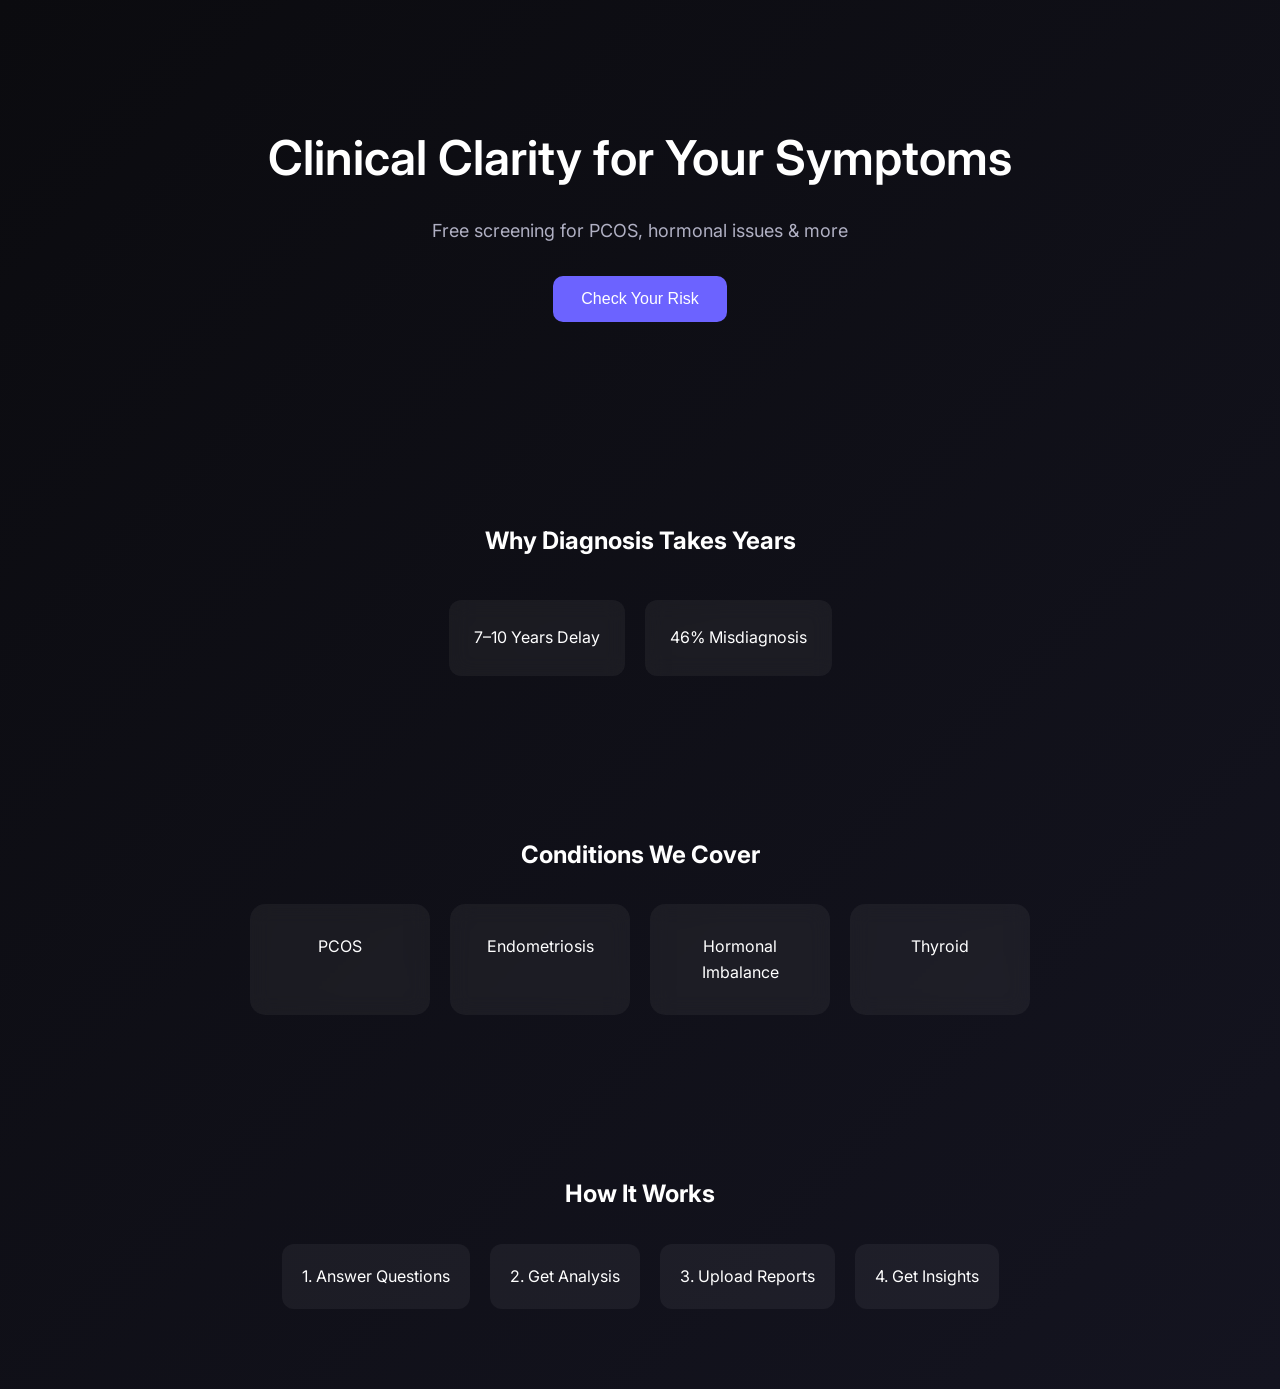
==== index.html @ 409dbce8 "first question page symptom selection page till now..." ====
<!DOCTYPE html>
<html lang="en">
<head>
    <meta charset="UTF-8">
    <meta name="viewport" content="width=device-width, initial-scale=1.0">
    <title>Florya Clone</title>

    <!-- Google Font -->
    <link href="https://fonts.googleapis.com/css2?family=Inter:wght@300;400;600&display=swap" rel="stylesheet">

    <!-- CSS -->
    <link rel="stylesheet" href="style.css">
</head>

<body>

    <!-- HERO SECTION -->
    <section class="hero">
        <div class="container">
            <h1>Clinical Clarity for Your Symptoms</h1>
            <p>Free screening for PCOS, hormonal issues & more</p>
            <button id="startBtn">Check Your Risk</button>
        </div>
    </section>

    <!-- PROBLEM SECTION -->
    <section class="problem">
        <div class="container">
            <h2>Why Diagnosis Takes Years</h2>
            <div class="stats">
                <div class="box">7–10 Years Delay</div>
                <div class="box">46% Misdiagnosis</div>
            </div>
        </div>
    </section>

    <!-- FEATURES -->
    <section class="features">
        <div class="container">
            <h2>Conditions We Cover</h2>
            <div class="cards">
                <div class="card">PCOS</div>
                <div class="card">Endometriosis</div>
                <div class="card">Hormonal Imbalance</div>
                <div class="card">Thyroid</div>
            </div>
        </div>
    </section>

    <!-- STEPS -->
    <section class="steps">
        <div class="container">
            <h2>How It Works</h2>
            <div class="step-box">
                <div class="step">1. Answer Questions</div>
                <div class="step">2. Get Analysis</div>
                <div class="step">3. Upload Reports</div>
                <div class="step">4. Get Insights</div>
            </div>
        </div>
    </section>

    <!-- JS -->
    <script src="script.js"></script>

</body>
</html>
---- style.css ----
/* RESET */
* {
  margin: 0;
  padding: 0;
  box-sizing: border-box;
}

/* BODY */
body {
  font-family: 'Inter', sans-serif;
  background: linear-gradient(135deg, #0b0b0f, #141420);
  color: white;
  line-height: 1.6;
}

/* CONTAINER */
.container {
  width: 85%;
  margin: auto;
  max-width: 1100px;
}

/* HERO */
.hero {
  text-align: center;
  padding: 120px 20px;
}

.hero h1 {
  font-size: 48px;
  font-weight: 600;
  margin-bottom: 20px;
}

.hero p {
  font-size: 18px;
  color: #b0b0c3;
  margin-bottom: 30px;
}

button {
  padding: 14px 28px;
  border: none;
  background: #6c63ff;
  color: white;
  font-size: 16px;
  border-radius: 10px;
  cursor: pointer;
  transition: 0.3s;
}

button:hover {
  background: #574bdb;
  transform: scale(1.05);
}

/* PROBLEM SECTION */
.problem {
  padding: 80px 20px;
  text-align: center;
}

.problem h2 {
  margin-bottom: 40px;
}

.stats {
  display: flex;
  justify-content: center;
  gap: 20px;
}

.box {
  background: rgba(255, 255, 255, 0.05);
  padding: 25px;
  border-radius: 12px;
  backdrop-filter: blur(10px);
}

/* FEATURES */
.features {
  padding: 80px 20px;
  text-align: center;
}

.cards {
  display: flex;
  gap: 20px;
  justify-content: center;
  margin-top: 30px;
}

.card {
  padding: 30px;
  width: 180px;
  border-radius: 15px;
  background: rgba(255,255,255,0.05);
  backdrop-filter: blur(10px);
  transition: 0.3s;
}

.card:hover {
  transform: translateY(-10px);
  background: rgba(255,255,255,0.1);
}

/* STEPS */
.steps {
  padding: 80px 20px;
  text-align: center;
}

.step-box {
  display: flex;
  gap: 20px;
  justify-content: center;
  margin-top: 30px;
}

.step {
  padding: 20px;
  border-radius: 12px;
  background: rgba(255,255,255,0.05);
}

/* AUTH PAGE */
.auth-container {
  height: 100vh;
  display: flex;
  justify-content: center;
  align-items: center;
}

.auth-box {
  width: 320px;
  padding: 30px;
  border-radius: 15px;
  background: rgba(255,255,255,0.05);
  backdrop-filter: blur(10px);
  text-align: center;
}

.auth-box h2 {
  margin-bottom: 20px;
}

.auth-box input {
  width: 100%;
  padding: 12px;
  margin: 10px 0;
  border-radius: 8px;
  border: none;
  outline: none;
}

.auth-box span {
  color: #6c63ff;
  cursor: pointer;
}

/* NAVBAR */
.navbar {
  display: flex;
  justify-content: space-between;
  padding: 20px 40px;
}

.logo {
  color: #ff6b4a;
}

.logout {
  padding: 8px 16px;
  border-radius: 10px;
  border: none;
  cursor: pointer;
}

/* MAIN CARD */
.main-card {
  width: 500px;
  margin: 40px auto;
  padding: 30px;
  border-radius: 20px;
  background: rgba(255,255,255,0.05);
  backdrop-filter: blur(10px);
}

.main-card h2 {
  margin-bottom: 20px;
}

.main-card input {
  width: 100%;
  padding: 12px;
  margin: 10px 0 20px;
  border-radius: 10px;
  border: none;
}

.row {
  display: flex;
  gap: 15px;
}

/* INFO BOX */
.info-box {
  background: rgba(255,255,255,0.08);
  padding: 15px;
  border-radius: 10px;
  font-size: 14px;
}

/* BOTTOM BAR */
.bottom-bar {
  position: fixed;
  bottom: 0;
  width: 100%;
  padding: 20px;
  display: flex;
  justify-content: center;
  gap: 20px;
}

.next-btn {
  background: #ff8c73;
  padding: 14px 40px;
  border-radius: 12px;
  border: none;
}

.back-btn {
  padding: 14px 20px;
  border-radius: 12px;
  border: none;
}

/* PROGRESS BAR */
.progress-container {
  width: 80%;
  margin: 20px auto;
}

.progress-bar {
  height: 8px;
  background: #ddd;
  border-radius: 10px;
  margin-top: 10px;
}

.progress-fill {
  height: 100%;
  background: #ff8c73;
  border-radius: 10px;
}

/* OPTIONS */
.options {
  margin-top: 20px;
}

.option {
  padding: 15px;
  margin: 10px 0;
  border-radius: 12px;
  background: rgba(255,255,255,0.05);
  cursor: pointer;
  transition: 0.3s;
}

.option:hover {
  background: rgba(255,255,255,0.1);
}

.option.selected {
  background: #ff8c73;
  color: white;
}
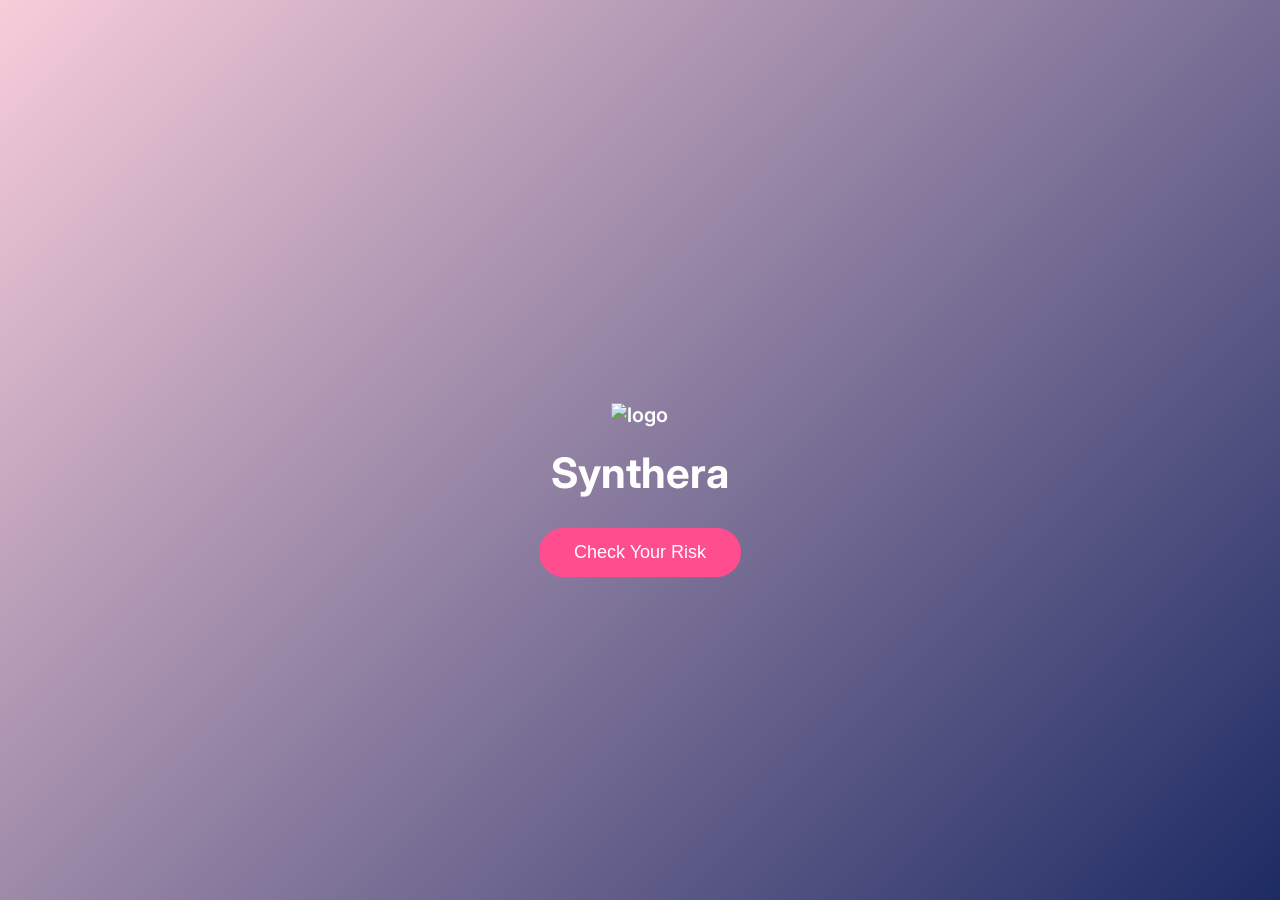
==== commit f8829145: "Initial commit for Synthera project" ====
--- a/index.html
+++ b/index.html
@@ -3,10 +3,10 @@
 <head>
     <meta charset="UTF-8">
     <meta name="viewport" content="width=device-width, initial-scale=1.0">
-    <title>Florya Clone</title>
+    <title>Synthera</title>
 
-    <!-- Google Font -->
-    <link href="https://fonts.googleapis.com/css2?family=Inter:wght@300;400;600&display=swap" rel="stylesheet">
+    <!-- Font -->
+    <link href="https://fonts.googleapis.com/css2?family=Inter:wght@400;600&display=swap" rel="stylesheet">
 
     <!-- CSS -->
     <link rel="stylesheet" href="style.css">
@@ -14,51 +14,18 @@
 
 <body>
 
-    <!-- HERO SECTION -->
-    <section class="hero">
-        <div class="container">
-            <h1>Clinical Clarity for Your Symptoms</h1>
-            <p>Free screening for PCOS, hormonal issues & more</p>
-            <button id="startBtn">Check Your Risk</button>
-        </div>
-    </section>
+    <div class="landing">
 
-    <!-- PROBLEM SECTION -->
-    <section class="problem">
-        <div class="container">
-            <h2>Why Diagnosis Takes Years</h2>
-            <div class="stats">
-                <div class="box">7–10 Years Delay</div>
-                <div class="box">46% Misdiagnosis</div>
-            </div>
-        </div>
-    </section>
+        <!-- Logo -->
+        <img src="logo.png" class="logo" alt="logo">
 
-    <!-- FEATURES -->
-    <section class="features">
-        <div class="container">
-            <h2>Conditions We Cover</h2>
-            <div class="cards">
-                <div class="card">PCOS</div>
-                <div class="card">Endometriosis</div>
-                <div class="card">Hormonal Imbalance</div>
-                <div class="card">Thyroid</div>
-            </div>
-        </div>
-    </section>
+        <!-- App Name -->
+        <h1>Synthera</h1>
 
-    <!-- STEPS -->
-    <section class="steps">
-        <div class="container">
-            <h2>How It Works</h2>
-            <div class="step-box">
-                <div class="step">1. Answer Questions</div>
-                <div class="step">2. Get Analysis</div>
-                <div class="step">3. Upload Reports</div>
-                <div class="step">4. Get Insights</div>
-            </div>
-        </div>
-    </section>
+        <!-- Button -->
+        <button id="startBtn">Check Your Risk</button>
+
+    </div>
 
     <!-- JS -->
     <script src="script.js"></script>
--- a/style.css
+++ b/style.css
@@ -1,278 +1,240 @@
+* {
+    margin: 0;
+    padding: 0;
+    box-sizing: border-box;
+}
+
+body {
+    height: 100vh;
+    display: flex;
+    justify-content: center;
+    align-items: center;
+    font-family: 'Inter', sans-serif;
+    background: linear-gradient(135deg, #f8cdda, #1d2b64);
+}
+
+/* Container */
+.landing {
+    text-align: center;
+    color: white;
+}
+
+/* Logo */
+.logo {
+    width: 100px;
+    margin-bottom: 20px;
+}
+
+/* App Name */
+h1 {
+    font-size: 42px;
+    margin-bottom: 30px;
+}
+
+/* Button */
+#startBtn {
+    padding: 14px 35px;
+    font-size: 18px;
+    background: #ff4d8d;
+    border: none;
+    border-radius: 30px;
+    color: white;
+    cursor: pointer;
+    transition: 0.3s;
+}
+
+#startBtn:hover {
+    transform: scale(1.08);
+    box-shadow: 0 8px 20px rgba(0,0,0,0.3);
+}
+
+/* AUTH PAGE */
+
+.auth-container {
+    background: white;
+    padding: 35px;
+    width: 320px;
+    margin: auto;
+    margin-top: 120px;
+    border-radius: 15px;
+    text-align: center;
+    box-shadow: 0px 10px 30px rgba(0,0,0,0.2);
+}
+
+.auth-container h2 {
+    margin-bottom: 20px;
+    color: #333;
+}
+
+.auth-container input {
+    width: 100%;
+    padding: 12px;
+    margin: 10px 0;
+    border-radius: 8px;
+    border: 1px solid #ccc;
+    font-size: 14px;
+}
+
+/* Button */
+#authBtn {
+    width: 100%;
+    padding: 12px;
+    margin-top: 15px;
+    background: #ff4d8d;
+    border: none;
+    border-radius: 8px;
+    color: white;
+    font-size: 16px;
+    cursor: pointer;
+    transition: 0.3s;
+}
+
+#authBtn:hover {
+    transform: scale(1.05);
+}
+
+/* Toggle */
+#toggleText {
+    margin-top: 15px;
+    font-size: 14px;
+}
+
+#toggleBtn {
+    color: #ff4d8d;
+    cursor: pointer;
+    font-weight: 600;
+}
+
+
 /* RESET */
 * {
-  margin: 0;
-  padding: 0;
-  box-sizing: border-box;
+    margin: 0;
+    padding: 0;
+    box-sizing: border-box;
 }
 
 /* BODY */
 body {
-  font-family: 'Inter', sans-serif;
-  background: linear-gradient(135deg, #0b0b0f, #141420);
-  color: white;
-  line-height: 1.6;
-}
-
-/* CONTAINER */
-.container {
-  width: 85%;
-  margin: auto;
-  max-width: 1100px;
-}
-
-/* HERO */
-.hero {
-  text-align: center;
-  padding: 120px 20px;
-}
-
-.hero h1 {
-  font-size: 48px;
-  font-weight: 600;
-  margin-bottom: 20px;
-}
-
-.hero p {
-  font-size: 18px;
-  color: #b0b0c3;
-  margin-bottom: 30px;
-}
-
-button {
-  padding: 14px 28px;
-  border: none;
-  background: #6c63ff;
-  color: white;
-  font-size: 16px;
-  border-radius: 10px;
-  cursor: pointer;
-  transition: 0.3s;
-}
-
-button:hover {
-  background: #574bdb;
-  transform: scale(1.05);
-}
-
-/* PROBLEM SECTION */
-.problem {
-  padding: 80px 20px;
-  text-align: center;
-}
-
-.problem h2 {
-  margin-bottom: 40px;
-}
-
-.stats {
-  display: flex;
-  justify-content: center;
-  gap: 20px;
-}
-
-.box {
-  background: rgba(255, 255, 255, 0.05);
-  padding: 25px;
-  border-radius: 12px;
-  backdrop-filter: blur(10px);
-}
-
-/* FEATURES */
-.features {
-  padding: 80px 20px;
-  text-align: center;
-}
-
-.cards {
-  display: flex;
-  gap: 20px;
-  justify-content: center;
-  margin-top: 30px;
-}
-
-.card {
-  padding: 30px;
-  width: 180px;
-  border-radius: 15px;
-  background: rgba(255,255,255,0.05);
-  backdrop-filter: blur(10px);
-  transition: 0.3s;
-}
-
-.card:hover {
-  transform: translateY(-10px);
-  background: rgba(255,255,255,0.1);
-}
-
-/* STEPS */
-.steps {
-  padding: 80px 20px;
-  text-align: center;
-}
-
-.step-box {
-  display: flex;
-  gap: 20px;
-  justify-content: center;
-  margin-top: 30px;
-}
-
-.step {
-  padding: 20px;
-  border-radius: 12px;
-  background: rgba(255,255,255,0.05);
-}
-
-/* AUTH PAGE */
-.auth-container {
-  height: 100vh;
-  display: flex;
-  justify-content: center;
-  align-items: center;
-}
-
-.auth-box {
-  width: 320px;
-  padding: 30px;
-  border-radius: 15px;
-  background: rgba(255,255,255,0.05);
-  backdrop-filter: blur(10px);
-  text-align: center;
-}
-
-.auth-box h2 {
-  margin-bottom: 20px;
-}
-
-.auth-box input {
-  width: 100%;
-  padding: 12px;
-  margin: 10px 0;
-  border-radius: 8px;
-  border: none;
-  outline: none;
-}
-
-.auth-box span {
-  color: #6c63ff;
-  cursor: pointer;
-}
-
-/* NAVBAR */
+    font-family: 'Inter', sans-serif;
+    background: linear-gradient(135deg, #f8cdda, #1d2b64);
+    min-height: 100vh;
+    padding-top: 80px; /* navbar space */
+}
+
+
+/* ================= NAVBAR ================= */
 .navbar {
-  display: flex;
-  justify-content: space-between;
-  padding: 20px 40px;
+    width: 100%;
+    position: fixed;
+    top: 0;
+    left: 0;
+
+    display: flex;
+    justify-content: space-between;
+    align-items: center;
+
+    padding: 15px 40px;
+    background: #1d2b64;
+    color: white;
+    z-index: 1000;
 }
 
 .logo {
-  color: #ff6b4a;
+    font-size: 20px;
+    font-weight: 600;
 }
 
 .logout {
-  padding: 8px 16px;
-  border-radius: 10px;
-  border: none;
-  cursor: pointer;
-}
-
-/* MAIN CARD */
+    background: none;
+    border: none;
+    color: #ffb3c6;
+    font-size: 14px;
+    cursor: pointer;
+}
+
+
+/* ================= MAIN CARD ================= */
 .main-card {
-  width: 500px;
-  margin: 40px auto;
-  padding: 30px;
-  border-radius: 20px;
-  background: rgba(255,255,255,0.05);
-  backdrop-filter: blur(10px);
+    background: white;
+    width: 400px;
+    margin: 60px auto;
+    padding: 30px;
+    border-radius: 15px;
+
+    box-shadow: 0px 10px 30px rgba(0,0,0,0.2);
 }
 
 .main-card h2 {
-  margin-bottom: 20px;
+    margin-bottom: 5px;
+}
+
+.subtitle {
+    font-size: 14px;
+    color: #777;
+    margin-bottom: 20px;
+}
+
+
+/* ================= INPUTS ================= */
+.main-card label {
+    display: block;
+    font-size: 14px;
+    margin-top: 10px;
 }
 
 .main-card input {
-  width: 100%;
-  padding: 12px;
-  margin: 10px 0 20px;
-  border-radius: 10px;
-  border: none;
-}
-
+    width: 100%;
+    padding: 12px;
+    margin: 8px 0 15px 0;
+
+    border-radius: 8px;
+    border: 1px solid #ccc;
+    font-size: 14px;
+}
+
+
+/* ================= ROW (HEIGHT + WEIGHT) ================= */
 .row {
-  display: flex;
-  gap: 15px;
-}
-
-/* INFO BOX */
+    display: flex;
+    gap: 10px;
+}
+
+.input-box {
+    flex: 1;
+}
+
+
+/* ================= INFO BOX ================= */
 .info-box {
-  background: rgba(255,255,255,0.08);
-  padding: 15px;
-  border-radius: 10px;
-  font-size: 14px;
-}
-
-/* BOTTOM BAR */
+    background: #f3f0ff;
+    padding: 12px;
+    border-radius: 10px;
+    font-size: 13px;
+    color: #444;
+    margin-top: 10px;
+}
+
+
+/* ================= BUTTON ================= */
 .bottom-bar {
-  position: fixed;
-  bottom: 0;
-  width: 100%;
-  padding: 20px;
-  display: flex;
-  justify-content: center;
-  gap: 20px;
+    display: flex;
+    justify-content: center;
 }
 
 .next-btn {
-  background: #ff8c73;
-  padding: 14px 40px;
-  border-radius: 12px;
-  border: none;
-}
-
-.back-btn {
-  padding: 14px 20px;
-  border-radius: 12px;
-  border: none;
-}
-
-/* PROGRESS BAR */
-.progress-container {
-  width: 80%;
-  margin: 20px auto;
-}
-
-.progress-bar {
-  height: 8px;
-  background: #ddd;
-  border-radius: 10px;
-  margin-top: 10px;
-}
-
-.progress-fill {
-  height: 100%;
-  background: #ff8c73;
-  border-radius: 10px;
-}
-
-/* OPTIONS */
-.options {
-  margin-top: 20px;
-}
-
-.option {
-  padding: 15px;
-  margin: 10px 0;
-  border-radius: 12px;
-  background: rgba(255,255,255,0.05);
-  cursor: pointer;
-  transition: 0.3s;
-}
-
-.option:hover {
-  background: rgba(255,255,255,0.1);
-}
-
-.option.selected {
-  background: #ff8c73;
-  color: white;
+    padding: 12px 35px;
+    background: #ff4d8d;
+    color: white;
+
+    border: none;
+    border-radius: 25px;
+    font-size: 16px;
+
+    cursor: pointer;
+    transition: 0.3s;
+}
+
+.next-btn:hover {
+    transform: scale(1.05);
+    box-shadow: 0 8px 20px rgba(0,0,0,0.2);
 }
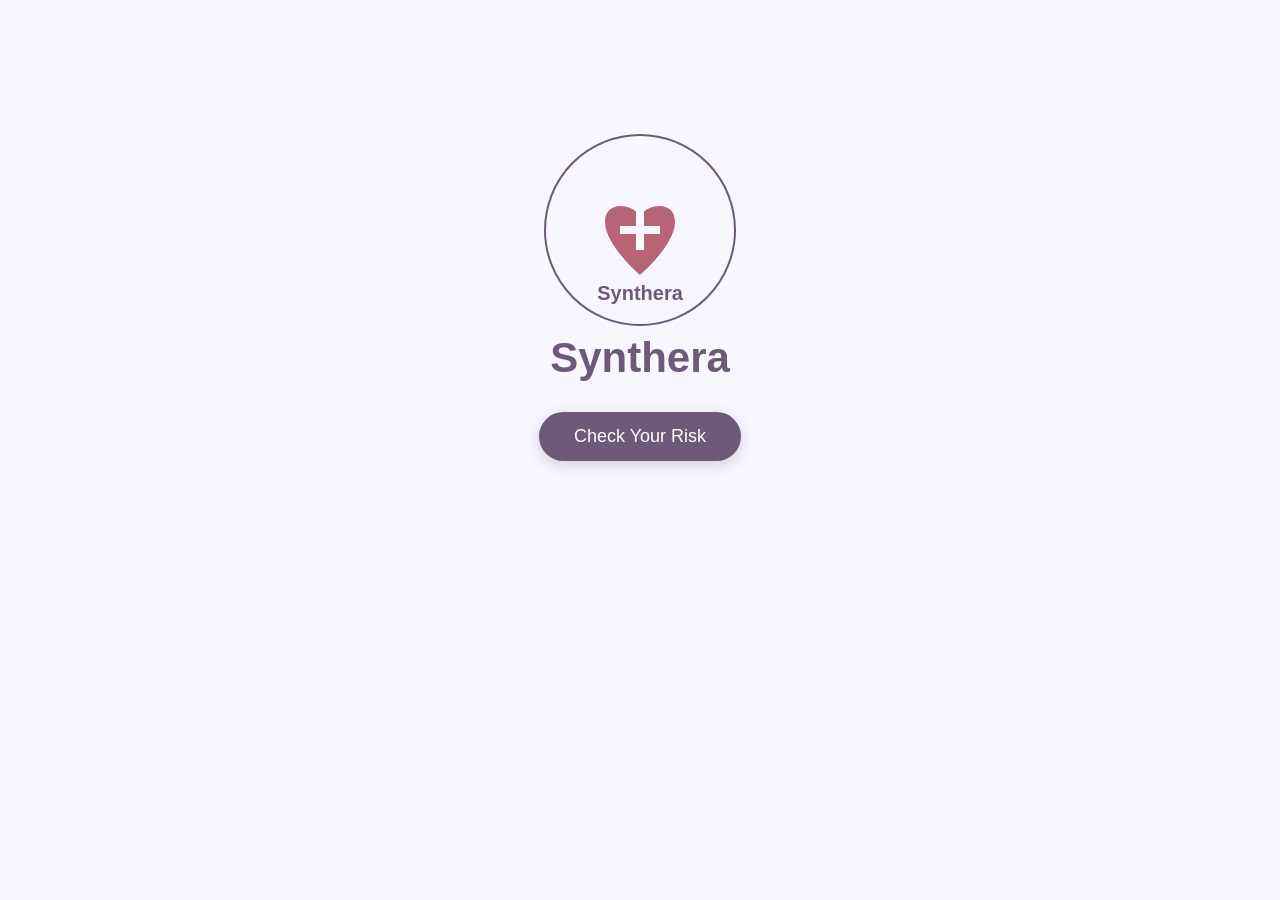
==== commit a0883e9e: "new" ====
--- a/index.html
+++ b/index.html
@@ -17,7 +17,7 @@
     <div class="landing">
 
         <!-- Logo -->
-        <img src="logo.png" class="logo" alt="logo">
+        <img src="logo.svg" class="logo" alt="logo">
 
         <!-- App Name -->
         <h1>Synthera</h1>
@@ -31,4 +31,4 @@
     <script src="script.js"></script>
 
 </body>
-</html>+</html>
--- a/style.css
+++ b/style.css
@@ -1,69 +1,101 @@
+/* ================= GLOBAL RESET ================= */
 * {
     margin: 0;
     padding: 0;
     box-sizing: border-box;
 }
 
+/* ================= GLOBAL STYLES ================= */
 body {
-    height: 100vh;
-    display: flex;
-    justify-content: center;
+    font-family: 'Segoe UI', Tahoma, Geneva, Verdana, sans-serif;
+    background-color: #F8F7FF; /* Very faint lavender-grey */
+    color: #333;
+    min-height: 100vh;
+    padding-top: 80px; /* Space for navbar */
+}
+
+/* ================= NAVBAR ================= */
+.navbar {
+    width: 100%;
+    position: fixed;
+    top: 0;
+    left: 0;
+    display: flex;
+    justify-content: space-between;
     align-items: center;
-    font-family: 'Inter', sans-serif;
-    background: linear-gradient(135deg, #f8cdda, #1d2b64);
-}
-
-/* Container */
+    padding: 15px 40px;
+    background: #FFFFFF; /* Surface Card color */
+    border-bottom: 1px solid #eaeaea;
+    z-index: 1000;
+}
+
+.logo {
+    font-size: 22px;
+    font-weight: bold;
+    color: #6D597A; /* Muted Plum */
+}
+
+.logout {
+    background: #FFFFFF;
+    border: 1px solid #6D597A;
+    border-radius: 20px;
+    padding: 6px 16px;
+    color: #6D597A;
+    font-size: 14px;
+    cursor: pointer;
+    transition: 0.3s;
+}
+
+.logout:hover {
+    background: #6D597A;
+    color: #FFFFFF;
+}
+
+/* ================= LANDING PAGE ================= */
 .landing {
     text-align: center;
-    color: white;
-}
-
-/* Logo */
-.logo {
-    width: 100px;
-    margin-bottom: 20px;
-}
-
-/* App Name */
+    color: #333;
+    padding-top: 50px;
+}
+
 h1 {
     font-size: 42px;
     margin-bottom: 30px;
-}
-
-/* Button */
+    color: #6D597A; /* Muted Plum */
+}
+
 #startBtn {
     padding: 14px 35px;
     font-size: 18px;
-    background: #ff4d8d;
+    background: #6D597A; /* Muted Plum */
     border: none;
     border-radius: 30px;
     color: white;
     cursor: pointer;
     transition: 0.3s;
+    box-shadow: 0 4px 15px rgba(109, 89, 122, 0.25);
 }
 
 #startBtn:hover {
-    transform: scale(1.08);
-    box-shadow: 0 8px 20px rgba(0,0,0,0.3);
-}
-
-/* AUTH PAGE */
-
+    transform: scale(1.05);
+    box-shadow: 0 8px 20px rgba(109, 89, 122, 0.4);
+}
+
+/* ================= AUTH PAGE (LOGIN/SIGNUP) ================= */
 .auth-container {
-    background: white;
+    background: #FFFFFF;
     padding: 35px;
     width: 320px;
     margin: auto;
-    margin-top: 120px;
+    margin-top: 60px;
     border-radius: 15px;
     text-align: center;
-    box-shadow: 0px 10px 30px rgba(0,0,0,0.2);
+    box-shadow: 0px 10px 30px rgba(0,0,0,0.05);
 }
 
 .auth-container h2 {
     margin-bottom: 20px;
-    color: #333;
+    color: #6D597A; /* Muted Plum */
 }
 
 .auth-container input {
@@ -73,14 +105,20 @@
     border-radius: 8px;
     border: 1px solid #ccc;
     font-size: 14px;
-}
-
-/* Button */
+    transition: 0.2s;
+}
+
+.auth-container input:focus {
+    border-color: #B56576; /* Warm Rose */
+    outline: none;
+    box-shadow: 0 0 0 2px rgba(181, 101, 118, 0.2);
+}
+
 #authBtn {
     width: 100%;
     padding: 12px;
     margin-top: 15px;
-    background: #ff4d8d;
+    background: #6D597A; /* Muted Plum */
     border: none;
     border-radius: 8px;
     color: white;
@@ -90,151 +128,352 @@
 }
 
 #authBtn:hover {
-    transform: scale(1.05);
-}
-
-/* Toggle */
+    background: #5a4966;
+    transform: scale(1.02);
+}
+
 #toggleText {
     margin-top: 15px;
     font-size: 14px;
+    color: #666;
 }
 
 #toggleBtn {
-    color: #ff4d8d;
+    color: #B56576; /* Warm Rose */
     cursor: pointer;
     font-weight: 600;
 }
 
-
-/* RESET */
-* {
-    margin: 0;
-    padding: 0;
+/* ================= DASHBOARD (PERSONAL INFO CARD) ================= */
+.dashboard-container {
+    display: flex;
+    justify-content: center;
+    align-items: flex-start;
+    padding: 20px;
+}
+
+.personal-info-card, .main-card {
+    background: #FFFFFF;
+    border: 1px solid #e2e8f0;
+    border-radius: 12px;
+    padding: 40px;
+    width: 100%;
+    max-width: 450px;
+    box-shadow: 0 4px 20px rgba(0,0,0,0.05);
+    margin: 20px auto;
     box-sizing: border-box;
 }
 
-/* BODY */
-body {
-    font-family: 'Inter', sans-serif;
-    background: linear-gradient(135deg, #f8cdda, #1d2b64);
-    min-height: 100vh;
-    padding-top: 80px; /* navbar space */
-}
-
-
-/* ================= NAVBAR ================= */
-.navbar {
-    width: 100%;
-    position: fixed;
-    top: 0;
+.personal-info-card h2, .main-card h2 {
+    margin-top: 0;
+    color: #1e293b;
+    display: flex;
+    align-items: center;
+    gap: 10px;
+}
+
+.subtitle {
+    color: #64748b;
+    font-size: 14px;
+    margin-bottom: 25px;
+}
+
+.form-group {
+    margin-bottom: 20px;
+}
+
+.form-group label {
+    display: block;
+    font-size: 14px;
+    font-weight: 600;
+    color: #334155;
+    margin-bottom: 8px;
+}
+
+.form-group input, .main-card input {
+    width: 100%;
+    padding: 12px 15px;
+    border: 1px solid #cbd5e1;
+    border-radius: 8px;
+    font-size: 15px;
+    background-color: #f8fafc;
+    box-sizing: border-box;
+    transition: all 0.2s ease;
+}
+
+.form-group input:focus, .main-card input:focus {
+    outline: none;
+    border-color: #B56576; /* Warm Rose */
+    background-color: #fff;
+    box-shadow: 0 0 0 3px rgba(181, 101, 118, 0.1);
+}
+
+.form-row, .row {
+    display: flex;
+    gap: 15px;
+}
+
+.form-row .form-group, .input-box {
+    flex: 1;
+    margin-bottom: 10px;
+}
+
+.info-box {
+    background: #F8F7FF;
+    padding: 15px;
+    border-radius: 8px;
+    font-size: 13px;
+    color: #555;
+    margin: 20px 0;
+    border-left: 4px solid #B56576; /* Warm Rose accent */
+}
+
+/* Legacy Next Button (Fallback) */
+.next-btn {
+    padding: 12px 40px;
+    background: #6D597A;
+    color: white;
+    border: none;
+    border-radius: 30px;
+    font-size: 16px;
+    font-weight: bold;
+    cursor: pointer;
+    transition: all 0.3s ease;
+}
+.next-btn:hover { background: #5a4966; transform: translateY(-2px); }
+
+
+/* ================= SYMPTOM SEARCH & TAGS (QUESTIONS PAGE) ================= */
+.search-container {
+    position: relative;
+    width: 100%;
+}
+
+#symptomInput, .custom-select {
+    width: 100%;
+    padding: 16px;
+    font-size: 15px;
+    border: 1px solid #e0e0e0;
+    border-radius: 12px;
+    background-color: #FFFFFF;
+    color: #333;
+    transition: all 0.2s ease;
+    box-sizing: border-box;
+}
+
+#symptomInput:focus, .custom-select:focus {
+    border-color: #B56576; /* Warm Rose */
+    outline: none;
+    box-shadow: 0 0 0 3px rgba(181, 101, 118, 0.15);
+}
+
+.suggestions-box {
+    position: absolute;
+    top: 100%;
     left: 0;
-
-    display: flex;
-    justify-content: space-between;
+    width: 100%;
+    background: #FFFFFF;
+    border-radius: 10px;
+    box-shadow: 0 10px 25px rgba(0,0,0,0.1);
+    max-height: 200px;
+    overflow-y: auto;
+    z-index: 100;
+    margin-top: 5px;
+    display: none;
+}
+
+.suggestion-item {
+    padding: 12px 16px;
+    cursor: pointer;
+    font-size: 14px;
+    color: #444;
+    border-bottom: 1px solid #f1f5f9;
+    transition: background 0.2s;
+}
+
+.suggestion-item:last-child { border-bottom: none; }
+
+.suggestion-item:hover {
+    background: #F8F7FF;
+    color: #B56576; /* Warm Rose */
+}
+
+.selected-tags {
+    display: flex;
+    flex-wrap: wrap;
+    gap: 10px;
+    margin-top: 15px;
+}
+
+.symptom-tag {
+    background: #B56576; /* Warm Rose */
+    color: white;
+    padding: 8px 16px;
+    border-radius: 20px;
+    font-size: 14px;
+    font-weight: 500;
+    display: flex;
     align-items: center;
-
-    padding: 15px 40px;
-    background: #1d2b64;
+    gap: 8px;
+    box-shadow: 0 2px 8px rgba(181, 101, 118, 0.25);
+    animation: fadeIn 0.3s ease;
+}
+
+.symptom-tag span {
+    cursor: pointer;
+    font-weight: bold;
+    font-size: 16px;
+}
+
+@keyframes fadeIn {
+    from { opacity: 0; transform: translateY(-5px); }
+    to { opacity: 1; transform: translateY(0); }
+}
+
+/* ================= SYNTHERA CLINICAL LAYOUT ================= */
+.syn-q-card {
+    background: #FFFFFF;
+    border: 1px solid #eaeaea;
+    border-radius: 12px;
+    padding: 30px 40px;
+    margin-bottom: 20px;
+    box-shadow: 0 4px 15px rgba(0,0,0,0.03);
+    width: 100%;
+    box-sizing: border-box;
+}
+
+.syn-q-title {
+    font-size: 18px;
+    font-weight: 600;
+    color: #1e293b;
+    margin-bottom: 20px;
+}
+
+.syn-info-row {
+    display: flex;
+    justify-content: flex-end;
+    gap: 10px;
+    margin-bottom: 15px;
+}
+
+.syn-small-btn {
+    background: #F8F7FF;
+    color: #6D597A; /* Muted Plum */
+    border: 1px solid #dcd8e8;
+    padding: 6px 14px;
+    border-radius: 20px;
+    font-size: 12px;
+    font-weight: 600;
+    cursor: pointer;
+    transition: 0.2s;
+}
+
+.syn-small-btn:hover {
+    background: #6D597A; /* Muted Plum */
+    color: #FFFFFF;
+}
+
+.syn-options-grid {
+    display: flex;
+    gap: 15px;
+    width: 100%;
+}
+
+.syn-opt-btn {
+    flex: 1;
+    padding: 15px;
+    background: #FFFFFF;
+    border: 1px solid #e2e8f0;
+    border-radius: 10px;
+    cursor: pointer;
+    display: flex;
+    flex-direction: column;
+    align-items: center;
+    gap: 10px;
+    transition: all 0.2s ease;
+}
+
+.syn-opt-btn:hover {
+    border-color: #B56576; /* Warm Rose */
+    background: #fdfafb;
+}
+
+.syn-radio-circle {
+    width: 20px;
+    height: 20px;
+    border-radius: 50%;
+    border: 2px solid #cbd5e1;
+    background: white;
+    transition: 0.2s;
+}
+
+.syn-nav-btn {
+    padding: 12px 40px;
+    border-radius: 30px;
+    font-size: 16px;
+    font-weight: 600;
+    cursor: pointer;
+    transition: 0.3s;
+    background: #6D597A; /* Muted Plum */
     color: white;
-    z-index: 1000;
-}
-
-.logo {
-    font-size: 20px;
-    font-weight: 600;
-}
-
-.logout {
-    background: none;
     border: none;
-    color: #ffb3c6;
-    font-size: 14px;
-    cursor: pointer;
-}
-
-
-/* ================= MAIN CARD ================= */
-.main-card {
-    background: white;
-    width: 400px;
-    margin: 60px auto;
-    padding: 30px;
-    border-radius: 15px;
-
-    box-shadow: 0px 10px 30px rgba(0,0,0,0.2);
-}
-
-.main-card h2 {
-    margin-bottom: 5px;
-}
-
-.subtitle {
-    font-size: 14px;
-    color: #777;
-    margin-bottom: 20px;
-}
-
-
-/* ================= INPUTS ================= */
-.main-card label {
-    display: block;
-    font-size: 14px;
-    margin-top: 10px;
-}
-
-.main-card input {
-    width: 100%;
-    padding: 12px;
-    margin: 8px 0 15px 0;
-
-    border-radius: 8px;
-    border: 1px solid #ccc;
-    font-size: 14px;
-}
-
-
-/* ================= ROW (HEIGHT + WEIGHT) ================= */
-.row {
-    display: flex;
-    gap: 10px;
-}
-
-.input-box {
-    flex: 1;
-}
-
-
-/* ================= INFO BOX ================= */
-.info-box {
-    background: #f3f0ff;
-    padding: 12px;
-    border-radius: 10px;
-    font-size: 13px;
+    box-shadow: 0 4px 15px rgba(109, 89, 122, 0.25);
+}
+
+.syn-nav-btn:hover {
+    background: #5a4966;
+    transform: translateY(-2px);
+}
+
+/* ================= POPUP MODAL ================= */
+.modal-overlay {
+    position: fixed !important;
+    top: 0; left: 0; width: 100vw; height: 100vh;
+    background: rgba(0,0,0,0.6) !important;
+    display: none; 
+    justify-content: center;
+    align-items: center;
+    z-index: 9999 !important;
+}
+
+.modal-content {
+    background: #FFFFFF;
+    padding: 40px;
+    border-radius: 12px;
+    width: 80% !important; 
+    max-width: 800px !important; 
+    text-align: left;
+    box-shadow: 0 20px 50px rgba(0,0,0,0.3);
+    position: relative;
+}
+
+.modal-close {
+    position: absolute;
+    top: 20px; right: 25px;
+    cursor: pointer;
+    font-size: 24px;
+    color: #888;
+}
+
+.modal-title {
+    color: #6D597A; /* Muted Plum */
+    margin-bottom: 15px;
+    font-size: 22px;
+}
+
+.modal-text {
+    font-size: 16px;
     color: #444;
-    margin-top: 10px;
-}
-
-
-/* ================= BUTTON ================= */
-.bottom-bar {
-    display: flex;
-    justify-content: center;
-}
-
-.next-btn {
-    padding: 12px 35px;
-    background: #ff4d8d;
-    color: white;
-
-    border: none;
-    border-radius: 25px;
-    font-size: 16px;
-
-    cursor: pointer;
-    transition: 0.3s;
-}
-
-.next-btn:hover {
-    transform: scale(1.05);
-    box-shadow: 0 8px 20px rgba(0,0,0,0.2);
+    line-height: 1.6;
+}
+/* Interactive Cards for the new Starting Step */
+.purpose-card {
+    border: 2px solid transparent;
+    cursor: pointer;
+    transition: all 0.3s ease;
+}
+.purpose-card:hover {
+    border-color: #B56576;
+    transform: translateY(-4px);
+    box-shadow: 0 10px 25px rgba(181, 101, 118, 0.15);
 }
